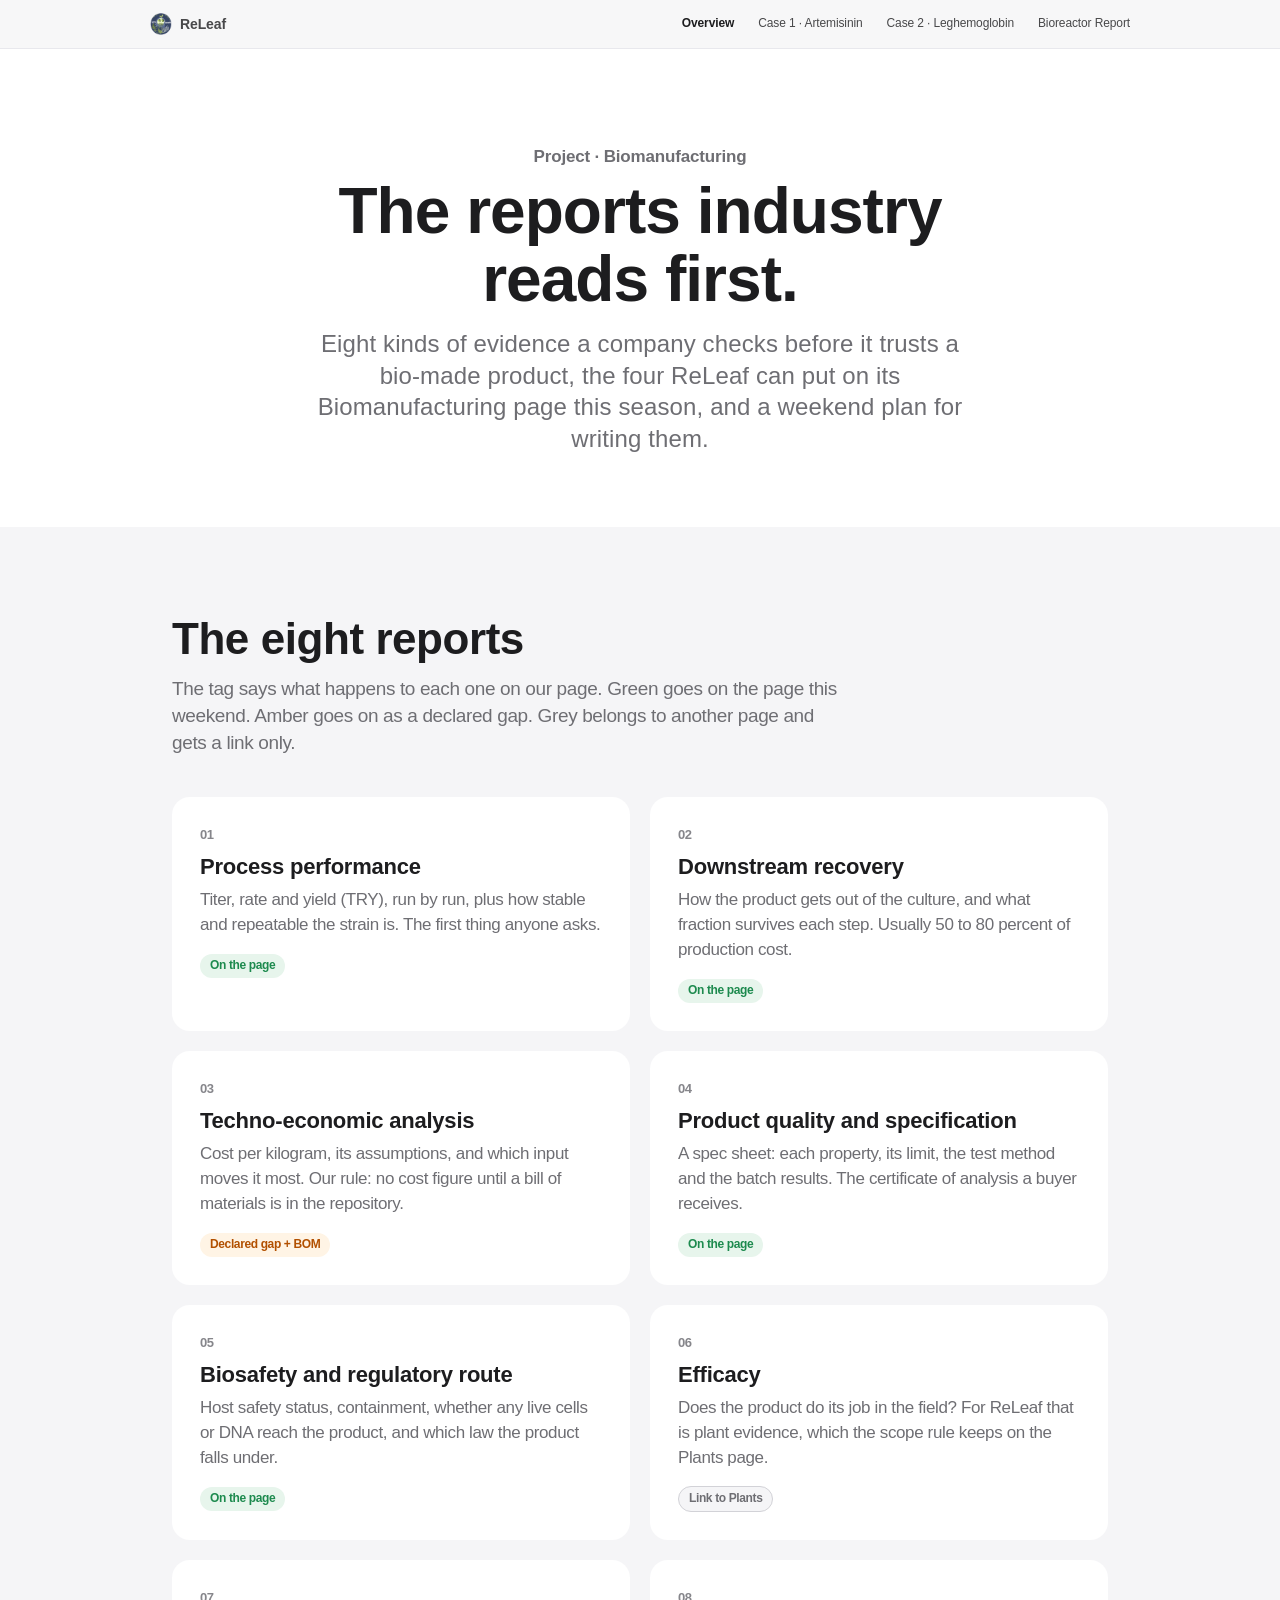
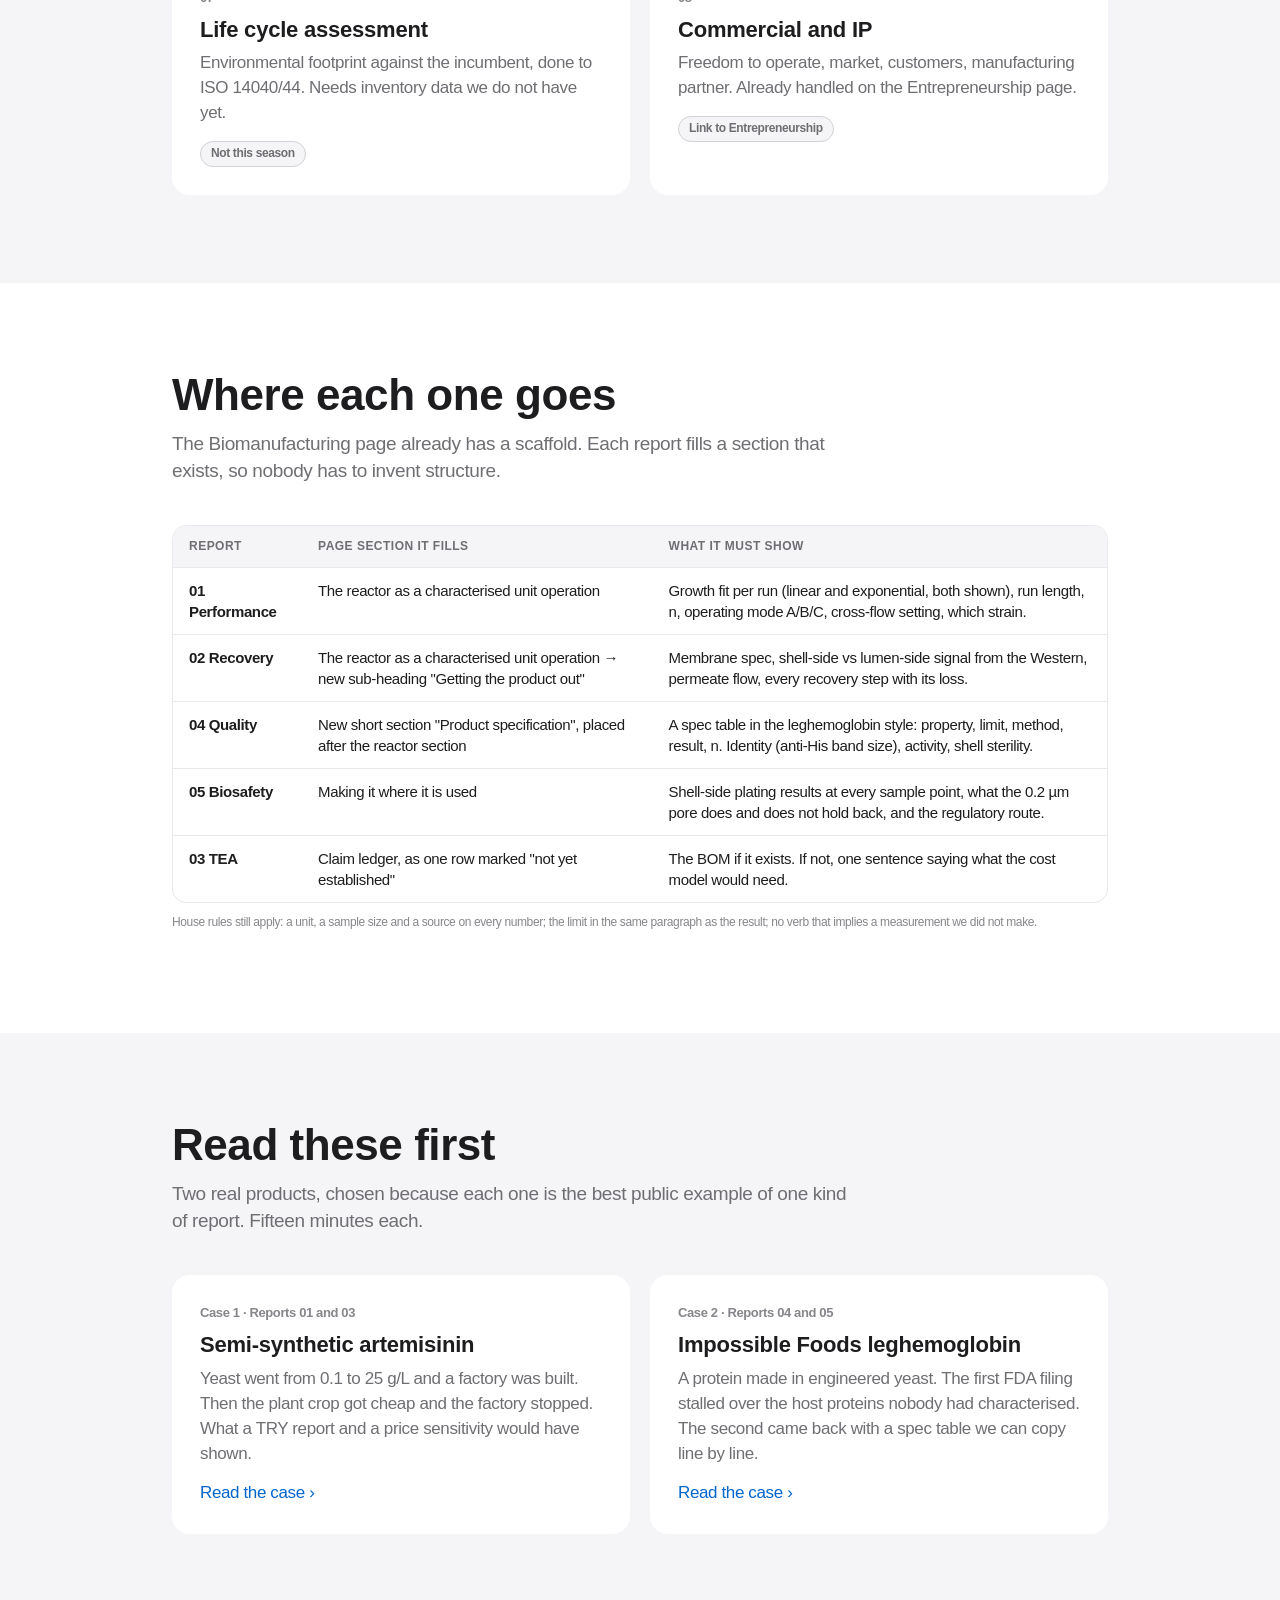
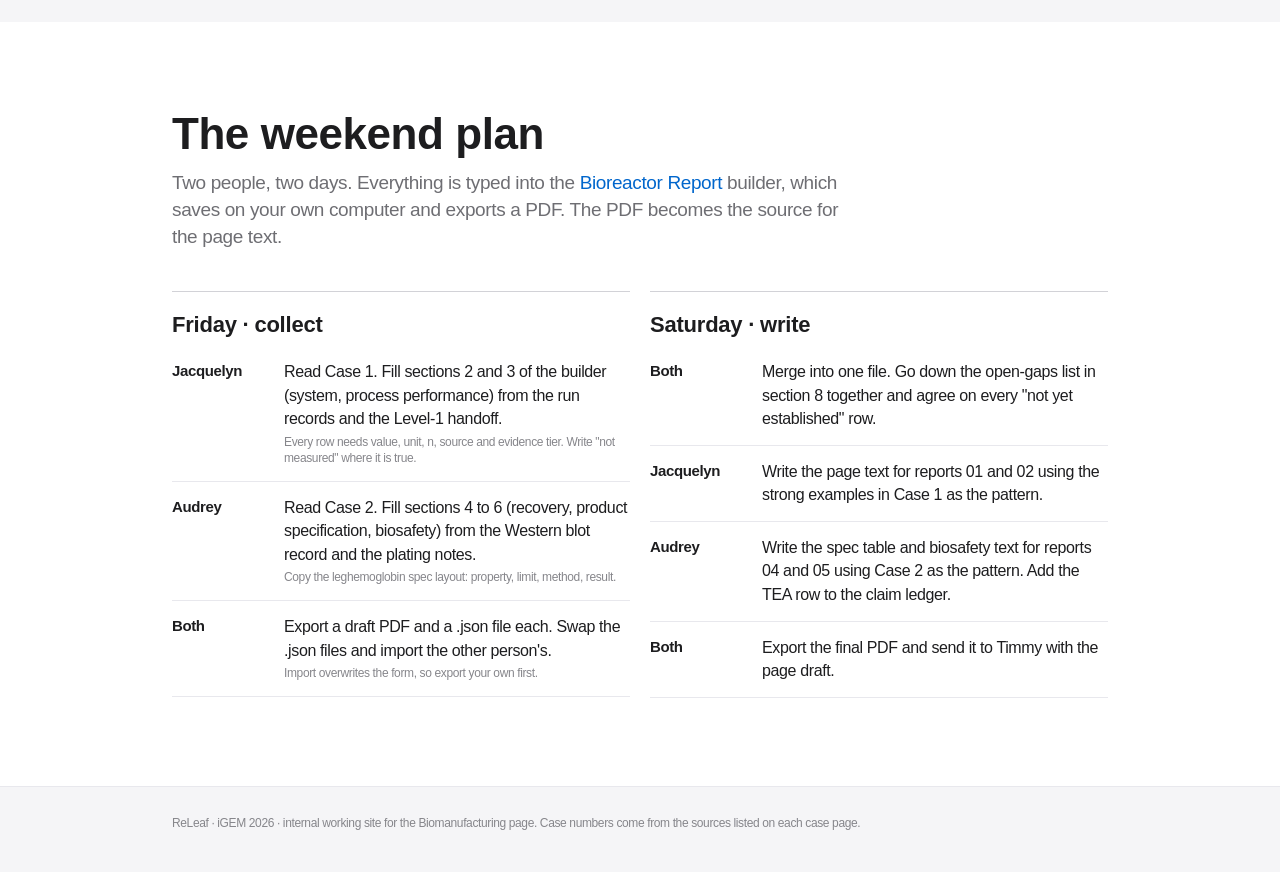
==== index.html @ 92107c77 "ReLeaf biomanufacturing reports: overview, two cases, bioreactor report builder Co-Authored-By: Clau" ====
<!doctype html>
<html lang="en">
<head>
<meta charset="utf-8">
<meta name="viewport" content="width=device-width, initial-scale=1">
<title>Biomanufacturing Reports</title>
<meta name="description" content="Which industry reports ReLeaf puts on its Biomanufacturing page, two worked cases, and a report builder for the ReLeaf Bioreactor System.">
<link rel="icon" href="assets/logo.png">
<link rel="stylesheet" href="assets/style.css">
</head>
<body>
<nav class="gnav"><div class="gnav-in">
  <a class="brand" href="index.html"><img src="assets/logo.png" alt=""><span>ReLeaf</span></a>
  <div class="gnav-links">
    <a href="index.html" aria-current="page">Overview</a>
    <a href="case-artemisinin.html">Case 1 · Artemisinin</a>
    <a href="case-leghemoglobin.html">Case 2 · Leghemoglobin</a>
    <a href="template.html">Bioreactor Report</a>
  </div>
</div></nav>

<header class="hero"><div class="wrap">
  <p class="eyebrow">Project · Biomanufacturing</p>
  <h1>The reports industry<br>reads first.</h1>
  <p class="lede">Eight kinds of evidence a company checks before it trusts a bio-made product, the four ReLeaf can put on its Biomanufacturing page this season, and a weekend plan for writing them.</p>
</div></header>

<section class="alt"><div class="wrap">
  <h2>The eight reports</h2>
  <p class="sub">The tag says what happens to each one on our page. Green goes on the page this weekend. Amber goes on as a declared gap. Grey belongs to another page and gets a link only.</p>
  <div class="grid g2">
    <div class="card"><span class="num">01</span><h3>Process performance</h3>
      <p class="muted">Titer, rate and yield (TRY), run by run, plus how stable and repeatable the strain is. The first thing anyone asks.</p>
      <span class="tag go">On the page</span></div>
    <div class="card"><span class="num">02</span><h3>Downstream recovery</h3>
      <p class="muted">How the product gets out of the culture, and what fraction survives each step. Usually 50 to 80 percent of production cost.</p>
      <span class="tag go">On the page</span></div>
    <div class="card"><span class="num">03</span><h3>Techno-economic analysis</h3>
      <p class="muted">Cost per kilogram, its assumptions, and which input moves it most. Our rule: no cost figure until a bill of materials is in the repository.</p>
      <span class="tag later">Declared gap + BOM</span></div>
    <div class="card"><span class="num">04</span><h3>Product quality and specification</h3>
      <p class="muted">A spec sheet: each property, its limit, the test method and the batch results. The certificate of analysis a buyer receives.</p>
      <span class="tag go">On the page</span></div>
    <div class="card"><span class="num">05</span><h3>Biosafety and regulatory route</h3>
      <p class="muted">Host safety status, containment, whether any live cells or DNA reach the product, and which law the product falls under.</p>
      <span class="tag go">On the page</span></div>
    <div class="card"><span class="num">06</span><h3>Efficacy</h3>
      <p class="muted">Does the product do its job in the field? For ReLeaf that is plant evidence, which the scope rule keeps on the Plants page.</p>
      <span class="tag skip">Link to Plants</span></div>
    <div class="card"><span class="num">07</span><h3>Life cycle assessment</h3>
      <p class="muted">Environmental footprint against the incumbent, done to ISO 14040/44. Needs inventory data we do not have yet.</p>
      <span class="tag skip">Not this season</span></div>
    <div class="card"><span class="num">08</span><h3>Commercial and IP</h3>
      <p class="muted">Freedom to operate, market, customers, manufacturing partner. Already handled on the Entrepreneurship page.</p>
      <span class="tag skip">Link to Entrepreneurship</span></div>
  </div>
</div></section>

<section><div class="wrap">
  <h2>Where each one goes</h2>
  <p class="sub">The Biomanufacturing page already has a scaffold. Each report fills a section that exists, so nobody has to invent structure.</p>
  <div class="tbl-wrap"><table>
    <thead><tr><th>Report</th><th>Page section it fills</th><th>What it must show</th></tr></thead>
    <tbody>
      <tr><td><b>01 Performance</b></td><td>The reactor as a characterised unit operation</td><td>Growth fit per run (linear and exponential, both shown), run length, n, operating mode A/B/C, cross-flow setting, which strain.</td></tr>
      <tr><td><b>02 Recovery</b></td><td>The reactor as a characterised unit operation → new sub-heading "Getting the product out"</td><td>Membrane spec, shell-side vs lumen-side signal from the Western, permeate flow, every recovery step with its loss.</td></tr>
      <tr><td><b>04 Quality</b></td><td>New short section "Product specification", placed after the reactor section</td><td>A spec table in the leghemoglobin style: property, limit, method, result, n. Identity (anti-His band size), activity, shell sterility.</td></tr>
      <tr><td><b>05 Biosafety</b></td><td>Making it where it is used</td><td>Shell-side plating results at every sample point, what the 0.2 µm pore does and does not hold back, and the regulatory route.</td></tr>
      <tr><td><b>03 TEA</b></td><td>Claim ledger, as one row marked "not yet established"</td><td>The BOM if it exists. If not, one sentence saying what the cost model would need.</td></tr>
    </tbody>
  </table></div>
  <p class="tiny" style="margin-top:12px">House rules still apply: a unit, a sample size and a source on every number; the limit in the same paragraph as the result; no verb that implies a measurement we did not make.</p>
</div></section>

<section class="alt"><div class="wrap">
  <h2>Read these first</h2>
  <p class="sub">Two real products, chosen because each one is the best public example of one kind of report. Fifteen minutes each.</p>
  <div class="grid g2">
    <a class="card link" href="case-artemisinin.html">
      <span class="num">Case 1 · Reports 01 and 03</span>
      <h3>Semi-synthetic artemisinin</h3>
      <p class="muted">Yeast went from 0.1 to 25 g/L and a factory was built. Then the plant crop got cheap and the factory stopped. What a TRY report and a price sensitivity would have shown.</p>
      <span class="more">Read the case</span></a>
    <a class="card link" href="case-leghemoglobin.html">
      <span class="num">Case 2 · Reports 04 and 05</span>
      <h3>Impossible Foods leghemoglobin</h3>
      <p class="muted">A protein made in engineered yeast. The first FDA filing stalled over the host proteins nobody had characterised. The second came back with a spec table we can copy line by line.</p>
      <span class="more">Read the case</span></a>
  </div>
</div></section>

<section><div class="wrap">
  <h2>The weekend plan</h2>
  <p class="sub">Two people, two days. Everything is typed into the <a href="template.html">Bioreactor Report</a> builder, which saves on your own computer and exports a PDF. The PDF becomes the source for the page text.</p>

  <div class="grid g2">
    <div class="plan-day">
      <h3>Friday · collect</h3>
      <div class="task"><div class="who">Jacquelyn</div><div class="what">Read Case 1. Fill sections 2 and 3 of the builder (system, process performance) from the run records and the Level-1 handoff.<span class="tiny">Every row needs value, unit, n, source and evidence tier. Write "not measured" where it is true.</span></div></div>
      <div class="task"><div class="who">Audrey</div><div class="what">Read Case 2. Fill sections 4 to 6 (recovery, product specification, biosafety) from the Western blot record and the plating notes.<span class="tiny">Copy the leghemoglobin spec layout: property, limit, method, result.</span></div></div>
      <div class="task"><div class="who">Both</div><div class="what">Export a draft PDF and a .json file each. Swap the .json files and import the other person's.<span class="tiny">Import overwrites the form, so export your own first.</span></div></div>
    </div>
    <div class="plan-day">
      <h3>Saturday · write</h3>
      <div class="task"><div class="who">Both</div><div class="what">Merge into one file. Go down the open-gaps list in section 8 together and agree on every "not yet established" row.</div></div>
      <div class="task"><div class="who">Jacquelyn</div><div class="what">Write the page text for reports 01 and 02 using the strong examples in Case 1 as the pattern.</div></div>
      <div class="task"><div class="who">Audrey</div><div class="what">Write the spec table and biosafety text for reports 04 and 05 using Case 2 as the pattern. Add the TEA row to the claim ledger.</div></div>
      <div class="task"><div class="who">Both</div><div class="what">Export the final PDF and send it to Timmy with the page draft.</div></div>
    </div>
  </div>
</div></section>

<footer><div class="wrap">
  ReLeaf · iGEM 2026 · internal working site for the Biomanufacturing page. Case numbers come from the sources listed on each case page.
</div></footer>
</body>
</html>
---- assets/style.css ----
:root {
  --text: #1d1d1f;
  --text-2: #6e6e73;
  --text-3: #86868b;
  --bg: #ffffff;
  --bg-alt: #f5f5f7;
  --card: #ffffff;
  --line: #d2d2d7;
  --line-soft: #e8e8ed;
  --link: #0066cc;
  --accent: #0071e3;
  --green: #1d8a4e;
  --green-soft: #e7f5ec;
  --amber: #b25000;
  --amber-soft: #fff4e5;
  --red: #c4231c;
  --radius: 18px;
  --font: -apple-system, BlinkMacSystemFont, "SF Pro Text", "SF Pro Display", "Helvetica Neue", Helvetica, Arial, sans-serif;
}
@media (prefers-color-scheme: dark) {
  :root:not([data-theme="light"]) {
    --text: #f5f5f7; --text-2: #a1a1a6; --text-3: #86868b;
    --bg: #000000; --bg-alt: #161617; --card: #1d1d1f;
    --line: #424245; --line-soft: #2d2d30;
    --link: #2997ff; --accent: #0a84ff;
    --green: #30d158; --green-soft: #0f2a19; --amber: #ff9f0a; --amber-soft: #2e2108; --red: #ff453a;
  }
}

* { box-sizing: border-box; }
html { -webkit-text-size-adjust: 100%; }
body {
  margin: 0; background: var(--bg); color: var(--text);
  font-family: var(--font); font-size: 17px; line-height: 1.47;
  letter-spacing: -0.022em; -webkit-font-smoothing: antialiased;
}
a { color: var(--link); text-decoration: none; }
a:hover { text-decoration: underline; }
img { max-width: 100%; }

/* Global nav */
.gnav {
  position: sticky; top: 0; z-index: 50;
  background: color-mix(in srgb, var(--bg-alt) 80%, transparent);
  backdrop-filter: saturate(180%) blur(20px); -webkit-backdrop-filter: saturate(180%) blur(20px);
  border-bottom: 1px solid var(--line-soft);
}
.gnav-in { max-width: 1024px; margin: 0 auto; padding: 0 22px; height: 48px; display: flex; align-items: center; gap: 28px; font-size: 12px; letter-spacing: -0.01em; }
.gnav-in .brand { display: flex; align-items: center; gap: 8px; color: var(--text); font-weight: 600; font-size: 14px; }
.gnav-in .brand img { width: 22px; height: 22px; border-radius: 6px; }
.gnav-in a { color: var(--text); opacity: .8; }
.gnav-in a:hover { opacity: 1; text-decoration: none; }
.gnav-in a[aria-current="page"] { opacity: 1; font-weight: 600; }
.gnav-links { display: flex; gap: 24px; margin-left: auto; overflow-x: auto; scrollbar-width: none; }
.gnav-links::-webkit-scrollbar { display: none; }
@media (max-width: 640px) { .gnav-in { gap: 14px; padding: 0 16px; } .gnav-links { gap: 16px; } .gnav-in .brand span { display: none; } }

/* Layout */
.wrap { max-width: 980px; margin: 0 auto; padding: 0 22px; }
.narrow { max-width: 720px; margin: 0 auto; padding: 0 22px; }
@media (max-width: 640px) { .wrap, .narrow { padding: 0 16px; } }
section { padding: 88px 0; }
section.alt { background: var(--bg-alt); }
@media (max-width: 640px) { section { padding: 56px 0; } }

/* Hero */
.hero { text-align: center; padding: 96px 0 72px; }
.eyebrow { font-size: 17px; font-weight: 600; color: var(--text-2); margin: 0 0 8px; letter-spacing: -0.01em; }
h1 { font-size: clamp(40px, 7vw, 64px); line-height: 1.06; letter-spacing: -0.015em; font-weight: 700; margin: 0 0 14px; }
.lede { font-size: clamp(19px, 2.4vw, 24px); line-height: 1.33; color: var(--text-2); max-width: 680px; margin: 0 auto; letter-spacing: 0.005em; }
h2 { font-size: clamp(30px, 4.5vw, 44px); line-height: 1.1; letter-spacing: -0.01em; font-weight: 700; margin: 0 0 12px; }
h3 { font-size: 22px; line-height: 1.2; font-weight: 600; margin: 0 0 8px; letter-spacing: -0.01em; }
h4 { font-size: 17px; font-weight: 600; margin: 0 0 4px; }
p { margin: 0 0 14px; }
.sub { color: var(--text-2); font-size: 19px; line-height: 1.42; max-width: 680px; margin-bottom: 40px; }
.center { text-align: center; } .center .sub { margin-left: auto; margin-right: auto; }
.muted { color: var(--text-2); }
.small { font-size: 14px; line-height: 1.43; }
.tiny { font-size: 12px; line-height: 1.33; color: var(--text-3); }

/* Cards */
.grid { display: grid; gap: 20px; }
.g2 { grid-template-columns: repeat(2, minmax(0, 1fr)); }
.g3 { grid-template-columns: repeat(3, minmax(0, 1fr)); }
.g4 { grid-template-columns: repeat(4, minmax(0, 1fr)); }
@media (max-width: 860px) { .g3, .g4 { grid-template-columns: repeat(2, minmax(0, 1fr)); } }
@media (max-width: 600px) { .g2, .g3, .g4 { grid-template-columns: 1fr; } }
.card { background: var(--card); border-radius: var(--radius); padding: 28px; }
section:not(.alt) .card { background: var(--bg-alt); }
.card .num { font-size: 13px; font-weight: 600; color: var(--text-3); margin-bottom: 10px; display: block; }
.card p:last-child { margin-bottom: 0; }
.card.link { display: block; color: var(--text); transition: transform .3s cubic-bezier(.2,.8,.2,1); }
.card.link:hover { text-decoration: none; transform: scale(1.012); }
.more { color: var(--link); font-size: 17px; }
.more::after { content: " ›"; }

.tag { display: inline-block; font-size: 12px; font-weight: 600; padding: 3px 10px; border-radius: 980px; margin-right: 6px; }
.tag.go { background: var(--green-soft); color: var(--green); }
.tag.later { background: var(--amber-soft); color: var(--amber); }
.tag.skip { background: var(--bg-alt); color: var(--text-2); border: 1px solid var(--line); }

/* Big stat */
.stat { font-size: clamp(40px, 6vw, 56px); font-weight: 700; letter-spacing: -0.02em; line-height: 1; margin-bottom: 8px; }
.stat small { font-size: .45em; font-weight: 600; color: var(--text-2); }

/* Tables */
.tbl-wrap { overflow-x: auto; border-radius: 14px; border: 1px solid var(--line-soft); background: var(--card); }
table { width: 100%; border-collapse: collapse; font-size: 15px; line-height: 1.4; }
th, td { text-align: left; padding: 12px 16px; border-bottom: 1px solid var(--line-soft); vertical-align: top; }
th { font-size: 12px; font-weight: 600; color: var(--text-2); text-transform: uppercase; letter-spacing: .04em; background: var(--bg-alt); }
tr:last-child td { border-bottom: 0; }
td.n { font-variant-numeric: tabular-nums; white-space: nowrap; }

/* Writing example blocks */
.example { border-radius: 14px; padding: 20px 22px; margin: 0 0 16px; font-size: 16px; line-height: 1.5; }
.example .lbl { display: block; font-size: 12px; font-weight: 600; text-transform: uppercase; letter-spacing: .05em; margin-bottom: 8px; }
.example.weak { background: var(--bg-alt); color: var(--text-2); }
.example.weak .lbl { color: var(--red); }
.example.strong { background: var(--green-soft); }
.example.strong .lbl { color: var(--green); }
section.alt .example.weak { background: var(--card); }

/* Timeline */
.tl { list-style: none; padding: 0; margin: 0; border-left: 2px solid var(--line); }
.tl li { position: relative; padding: 0 0 22px 24px; }
.tl li::before { content: ""; position: absolute; left: -7px; top: 6px; width: 12px; height: 12px; border-radius: 50%; background: var(--bg); border: 2px solid var(--accent); }
.tl .yr { font-weight: 600; font-variant-numeric: tabular-nums; }

/* Price bars */
.bars { display: grid; gap: 10px; }
.bar { display: grid; grid-template-columns: 120px 1fr 72px; align-items: center; gap: 12px; font-size: 14px; }
.bar .track { height: 26px; background: var(--bg-alt); border-radius: 6px; position: relative; overflow: visible; }
section.alt .bar .track { background: var(--card); }
.bar .fill { height: 100%; border-radius: 6px; background: var(--text-3); }
.bar .fill.hi { background: var(--green); }
.bar .fill.lo { background: var(--red); }
.bar .v { font-variant-numeric: tabular-nums; font-weight: 600; text-align: right; }
.be-line { position: absolute; top: -6px; bottom: -6px; width: 2px; background: var(--accent); }
@media (max-width: 600px) { .bar { grid-template-columns: 84px 1fr 60px; font-size: 13px; } }

/* Checklist / plan */
.plan-day { border-top: 1px solid var(--line); padding-top: 20px; }
.task { display: grid; grid-template-columns: 96px 1fr; gap: 16px; padding: 14px 0; border-bottom: 1px solid var(--line-soft); }
.task .who { font-weight: 600; font-size: 15px; }
.task .what { font-size: 16px; }
.task .what .tiny { display: block; margin-top: 4px; }
@media (max-width: 600px) { .task { grid-template-columns: 1fr; gap: 4px; } }

.refs { font-size: 13px; line-height: 1.5; color: var(--text-2); padding-left: 18px; }
.refs li { margin-bottom: 6px; word-break: break-word; }

footer { border-top: 1px solid var(--line-soft); background: var(--bg-alt); padding: 28px 0 40px; font-size: 12px; color: var(--text-3); }

/* Buttons */
.btn { appearance: none; border: 0; cursor: pointer; font: inherit; font-size: 17px; padding: 11px 22px; border-radius: 980px; background: var(--accent); color: #fff; letter-spacing: -0.01em; }
.btn:hover { filter: brightness(1.08); text-decoration: none; }
.btn.secondary { background: transparent; color: var(--link); border: 1px solid var(--link); }
.btn.ghost { background: transparent; color: var(--link); padding: 11px 10px; }
.btn:focus-visible, input:focus-visible, select:focus-visible, textarea:focus-visible { outline: 3px solid color-mix(in srgb, var(--accent) 45%, transparent); outline-offset: 2px; }
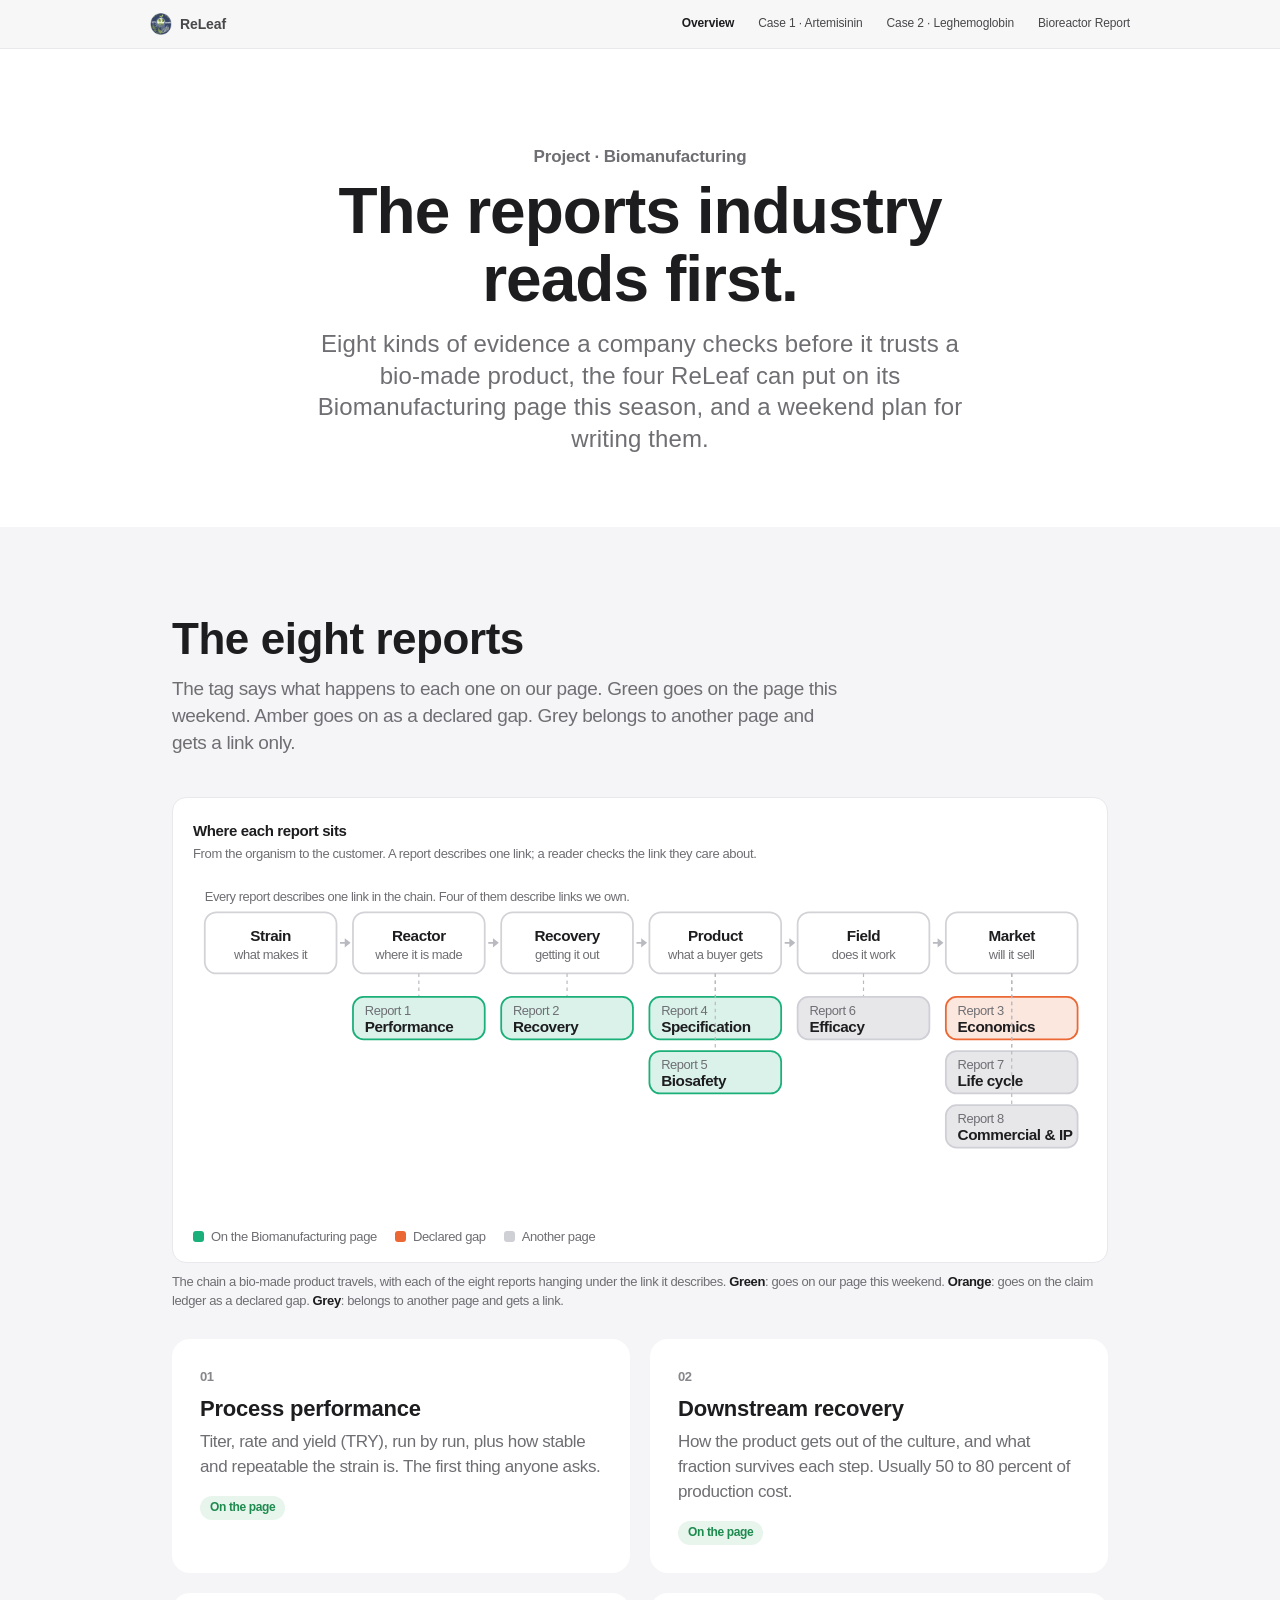
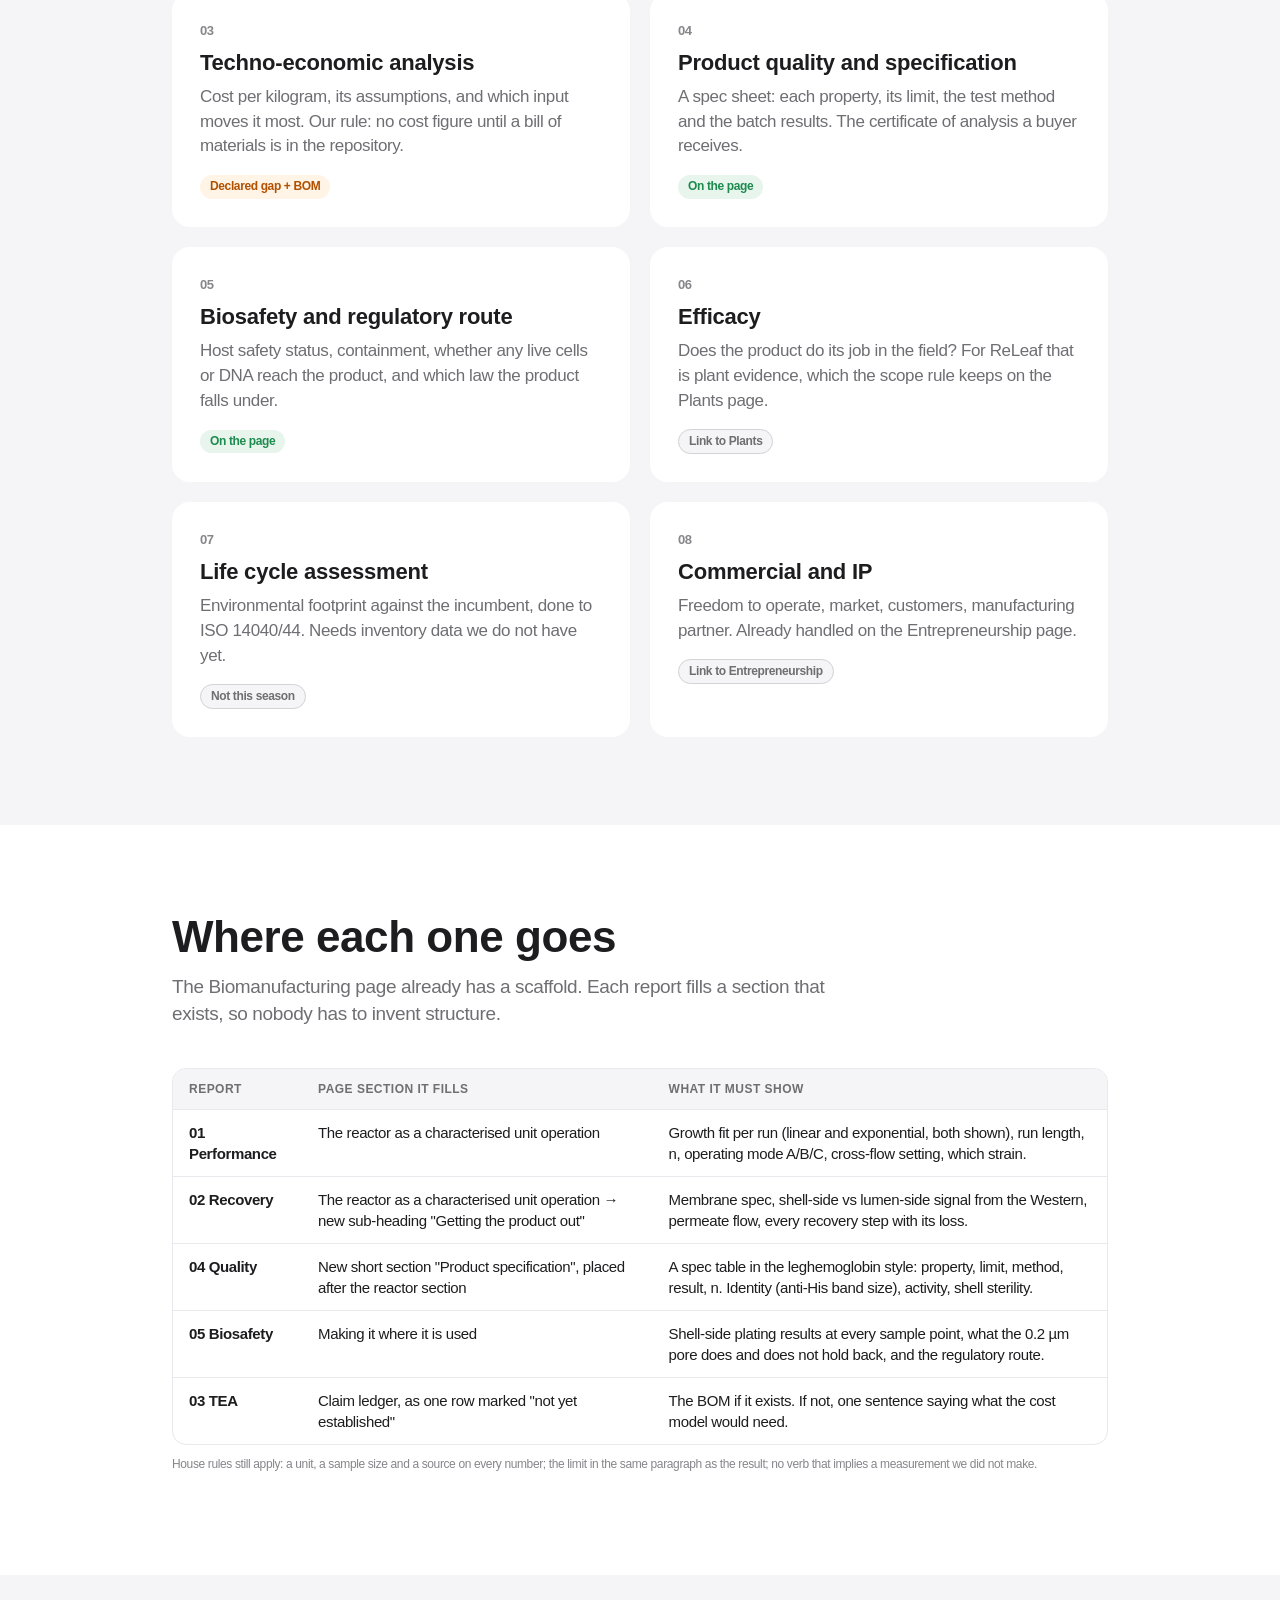
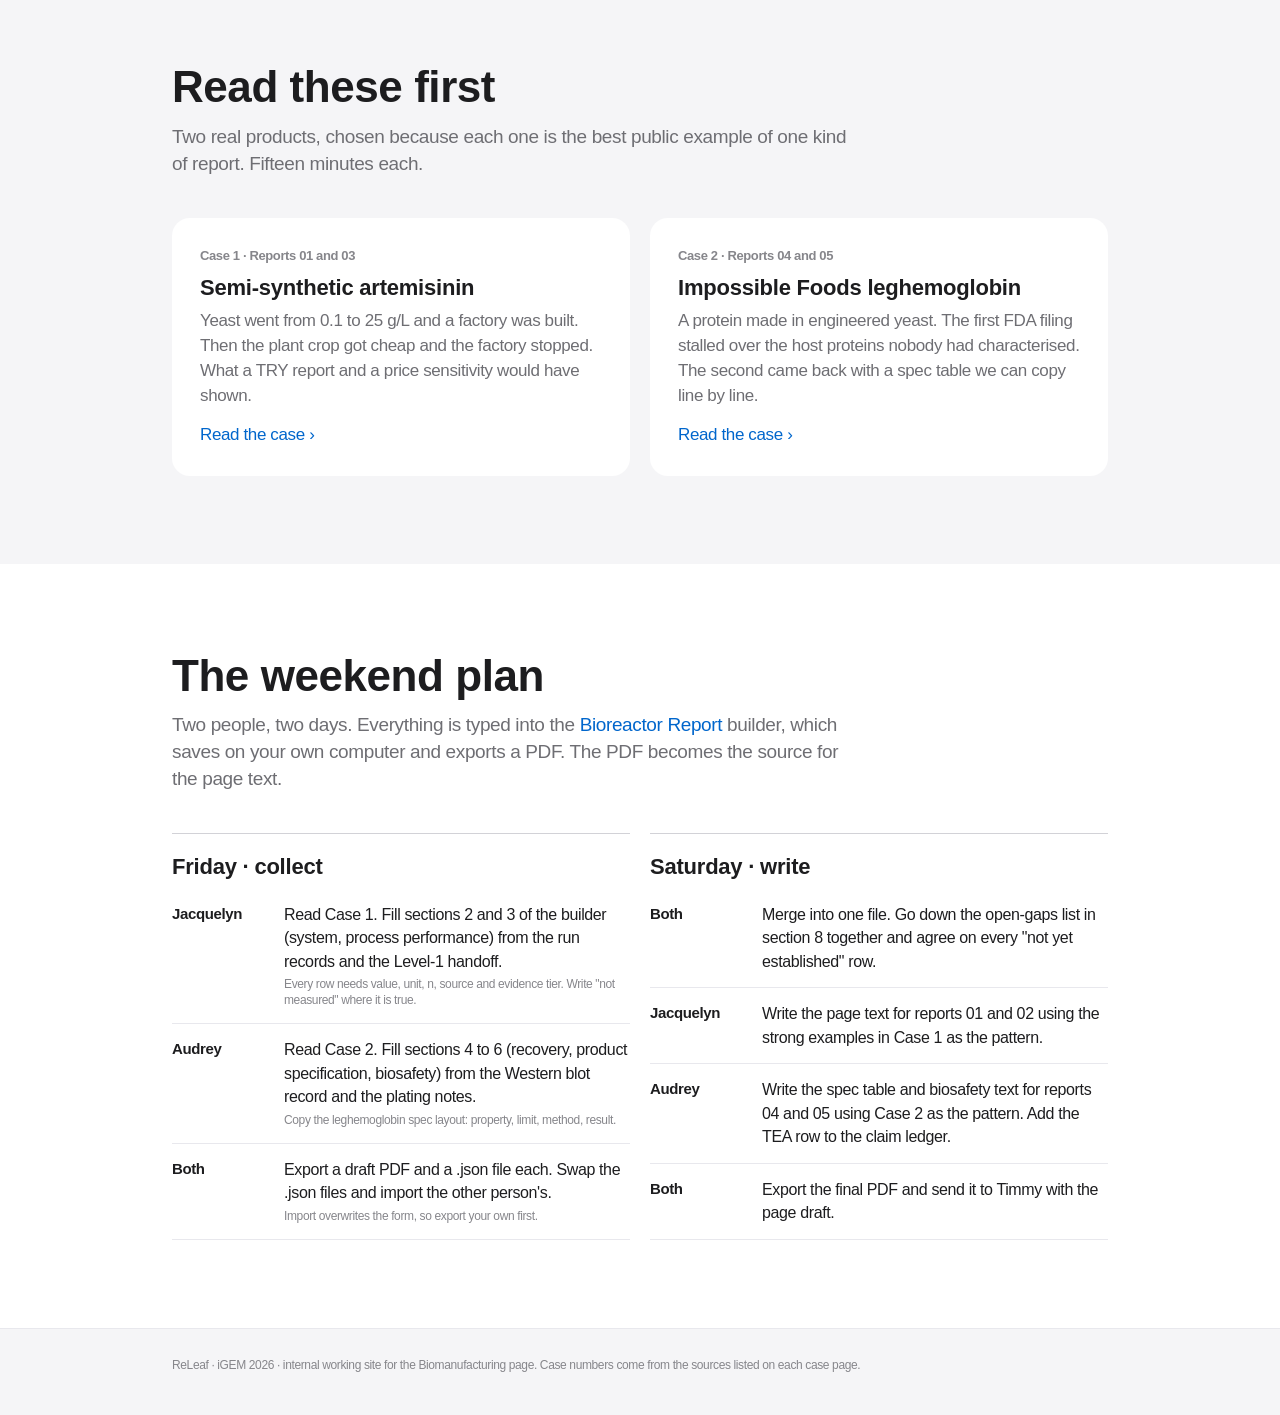
==== commit 9f3b3d43: "Add eight figures: titer trajectory, yield cascade, price vs break-even, process flow, lot purity, s" ====
--- a/index.html
+++ b/index.html
@@ -7,6 +7,7 @@
 <meta name="description" content="Which industry reports ReLeaf puts on its Biomanufacturing page, two worked cases, and a report builder for the ReLeaf Bioreactor System.">
 <link rel="icon" href="assets/logo.png">
 <link rel="stylesheet" href="assets/style.css">
+<link rel="stylesheet" href="assets/viz.css">
 </head>
 <body>
 <nav class="gnav"><div class="gnav-in">
@@ -28,6 +29,78 @@
 <section class="alt"><div class="wrap">
   <h2>The eight reports</h2>
   <p class="sub">The tag says what happens to each one on our page. Green goes on the page this weekend. Amber goes on as a declared gap. Grey belongs to another page and gets a link only.</p>
+  <figure class="fig viz">
+<div class="frame">
+<p class="fig-title">Where each report sits</p>
+<p class="fig-sub">From the organism to the customer. A report describes one link; a reader checks the link they care about.</p>
+<svg class="chart" viewBox="0 0 760 286" role="img" aria-labelledby="f7t">
+<title id="f7t">The eight reports mapped onto the chain from strain to market, showing which four go on the Biomanufacturing page.</title>
+<rect class="box" x="10" y="30" width="112" height="52" rx="10"/>
+<text class="box-t" x="66.0" y="54" text-anchor="middle">Strain</text>
+<text class="box-s" x="66.0" y="70" text-anchor="middle">what makes it</text>
+<path class="flow" d="M125 56 L130 56"/>
+<path d="M129 52 l5 4 -5 4z" fill="var(--axis)"/>
+<rect class="box" x="136" y="30" width="112" height="52" rx="10"/>
+<text class="box-t" x="192.0" y="54" text-anchor="middle">Reactor</text>
+<text class="box-s" x="192.0" y="70" text-anchor="middle">where it is made</text>
+<path class="flow" d="M251 56 L256 56"/>
+<path d="M255 52 l5 4 -5 4z" fill="var(--axis)"/>
+<rect class="box" x="262" y="30" width="112" height="52" rx="10"/>
+<text class="box-t" x="318.0" y="54" text-anchor="middle">Recovery</text>
+<text class="box-s" x="318.0" y="70" text-anchor="middle">getting it out</text>
+<path class="flow" d="M377 56 L382 56"/>
+<path d="M381 52 l5 4 -5 4z" fill="var(--axis)"/>
+<rect class="box" x="388" y="30" width="112" height="52" rx="10"/>
+<text class="box-t" x="444.0" y="54" text-anchor="middle">Product</text>
+<text class="box-s" x="444.0" y="70" text-anchor="middle">what a buyer gets</text>
+<path class="flow" d="M503 56 L508 56"/>
+<path d="M507 52 l5 4 -5 4z" fill="var(--axis)"/>
+<rect class="box" x="514" y="30" width="112" height="52" rx="10"/>
+<text class="box-t" x="570.0" y="54" text-anchor="middle">Field</text>
+<text class="box-s" x="570.0" y="70" text-anchor="middle">does it work</text>
+<path class="flow" d="M629 56 L634 56"/>
+<path d="M633 52 l5 4 -5 4z" fill="var(--axis)"/>
+<rect class="box" x="640" y="30" width="112" height="52" rx="10"/>
+<text class="box-t" x="696.0" y="54" text-anchor="middle">Market</text>
+<text class="box-s" x="696.0" y="70" text-anchor="middle">will it sell</text>
+<path class="note-l" d="M192.0 82 L192.0 102"/>
+<rect x="136" y="102" width="112" height="36" rx="9" fill="var(--s3)" fill-opacity="0.16" stroke="var(--s3)" stroke-width="1.5" tabindex="0" data-tip="<b>Report 1 · Performance</b><br>Goes on the Biomanufacturing page this weekend."/>
+<text class="box-s" x="146" y="117" fill="var(--text-2)">Report 1</text>
+<text class="box-t" x="146" y="132">Performance</text>
+<path class="note-l" d="M318.0 82 L318.0 102"/>
+<rect x="262" y="102" width="112" height="36" rx="9" fill="var(--s3)" fill-opacity="0.16" stroke="var(--s3)" stroke-width="1.5" tabindex="0" data-tip="<b>Report 2 · Recovery</b><br>Goes on the Biomanufacturing page this weekend."/>
+<text class="box-s" x="272" y="117" fill="var(--text-2)">Report 2</text>
+<text class="box-t" x="272" y="132">Recovery</text>
+<path class="note-l" d="M444.0 82 L444.0 102"/>
+<rect x="388" y="102" width="112" height="36" rx="9" fill="var(--s3)" fill-opacity="0.16" stroke="var(--s3)" stroke-width="1.5" tabindex="0" data-tip="<b>Report 4 · Specification</b><br>Goes on the Biomanufacturing page this weekend."/>
+<text class="box-s" x="398" y="117" fill="var(--text-2)">Report 4</text>
+<text class="box-t" x="398" y="132">Specification</text>
+<path class="note-l" d="M444.0 82 L444.0 148"/>
+<rect x="388" y="148" width="112" height="36" rx="9" fill="var(--s3)" fill-opacity="0.16" stroke="var(--s3)" stroke-width="1.5" tabindex="0" data-tip="<b>Report 5 · Biosafety</b><br>Goes on the Biomanufacturing page this weekend."/>
+<text class="box-s" x="398" y="163" fill="var(--text-2)">Report 5</text>
+<text class="box-t" x="398" y="178">Biosafety</text>
+<path class="note-l" d="M570.0 82 L570.0 102"/>
+<rect x="514" y="102" width="112" height="36" rx="9" fill="var(--neutral)" fill-opacity="0.5" stroke="var(--neutral)" stroke-width="1.5" tabindex="0" data-tip="<b>Report 6 · Efficacy</b><br>Belongs to another page; link to it."/>
+<text class="box-s" x="524" y="117" fill="var(--text-2)">Report 6</text>
+<text class="box-t" x="524" y="132">Efficacy</text>
+<path class="note-l" d="M696.0 82 L696.0 102"/>
+<rect x="640" y="102" width="112" height="36" rx="9" fill="var(--s2)" fill-opacity="0.16" stroke="var(--s2)" stroke-width="1.5" tabindex="0" data-tip="<b>Report 3 · Economics</b><br>Goes on the claim ledger as a declared gap."/>
+<text class="box-s" x="650" y="117" fill="var(--text-2)">Report 3</text>
+<text class="box-t" x="650" y="132">Economics</text>
+<path class="note-l" d="M696.0 82 L696.0 148"/>
+<rect x="640" y="148" width="112" height="36" rx="9" fill="var(--neutral)" fill-opacity="0.5" stroke="var(--neutral)" stroke-width="1.5" tabindex="0" data-tip="<b>Report 7 · Life cycle</b><br>Belongs to another page; link to it."/>
+<text class="box-s" x="650" y="163" fill="var(--text-2)">Report 7</text>
+<text class="box-t" x="650" y="178">Life cycle</text>
+<path class="note-l" d="M696.0 82 L696.0 194"/>
+<rect x="640" y="194" width="112" height="36" rx="9" fill="var(--neutral)" fill-opacity="0.5" stroke="var(--neutral)" stroke-width="1.5" tabindex="0" data-tip="<b>Report 8 · Commercial & IP</b><br>Belongs to another page; link to it."/>
+<text class="box-s" x="650" y="209" fill="var(--text-2)">Report 8</text>
+<text class="box-t" x="650" y="224">Commercial & IP</text>
+<text class="lbl-s" x="10" y="20">Every report describes one link in the chain. Four of them describe links we own.</text>
+</svg>
+<p class="legend"><span><i style="background:var(--s3)"></i>On the Biomanufacturing page</span><span><i style="background:var(--s2)"></i>Declared gap</span><span><i style="background:var(--neutral)"></i>Another page</span></p>
+</div>
+<figcaption>The chain a bio-made product travels, with each of the eight reports hanging under the link it describes. <b>Green</b>: goes on our page this weekend. <b>Orange</b>: goes on the claim ledger as a declared gap. <b>Grey</b>: belongs to another page and gets a link.</figcaption>
+</figure>
   <div class="grid g2">
     <div class="card"><span class="num">01</span><h3>Process performance</h3>
       <p class="muted">Titer, rate and yield (TRY), run by run, plus how stable and repeatable the strain is. The first thing anyone asks.</p>
@@ -113,5 +186,6 @@
 <footer><div class="wrap">
   ReLeaf · iGEM 2026 · internal working site for the Biomanufacturing page. Case numbers come from the sources listed on each case page.
 </div></footer>
+<script src="assets/viz.js"></script>
 </body>
 </html>
--- a/assets/viz.css
+++ b/assets/viz.css
@@ -0,0 +1,81 @@
+/* Chart + diagram tokens. Series colours are the validated 3-slot set,
+   stepped separately for the dark surface. */
+.viz {
+  --s1: #2a78d6;      /* slot 1 blue */
+  --s2: #eb6834;      /* slot 2 orange */
+  --s3: #1baf7a;      /* slot 3 aqua */
+  --pos: #2a78d6;     /* diverging, favourable arm */
+  --neg: #e34948;     /* diverging, unfavourable arm */
+  --neutral: #cfcfd6; /* the "rest of it" fill */
+  --grid: #e3e3e8;
+  --axis: #b9b9c0;
+}
+@media (prefers-color-scheme: dark) {
+  :root:not([data-theme="light"]) .viz {
+    --s1: #3987e5; --s2: #d95926; --s3: #199e70;
+    --pos: #3987e5; --neg: #e66767;
+    --neutral: #3c3c42; --grid: #2d2d33; --axis: #55555d;
+  }
+  :root:not([data-theme="light"]) svg.chart .host { fill-opacity: .85; }
+}
+
+figure.fig { margin: 0 0 28px; }
+figure.fig .frame {
+  background: var(--card); border: 1px solid var(--line-soft);
+  border-radius: 14px; padding: 22px 20px 16px;
+}
+section:not(.alt) figure.fig .frame { background: var(--bg-alt); border-color: transparent; }
+figure.fig figcaption { font-size: 13px; line-height: 1.45; color: var(--text-2); margin-top: 10px; }
+figure.fig figcaption b { color: var(--text); font-weight: 600; }
+.fig-title { font-size: 15px; font-weight: 600; margin: 0 0 2px; }
+.fig-sub { font-size: 13px; color: var(--text-2); margin: 0 0 14px; }
+
+svg.chart { width: 100%; height: auto; display: block; overflow: visible; }
+svg.chart text { font-family: var(--font); fill: var(--text-2); }
+svg.chart .lbl { font-size: 12px; }
+svg.chart .lbl-s { font-size: 11px; }
+svg.chart .val { font-size: 13px; font-weight: 600; fill: var(--text); font-variant-numeric: tabular-nums; }
+svg.chart .cat { font-size: 13px; fill: var(--text); }
+svg.chart .grid { stroke: var(--grid); stroke-width: 1; }
+svg.chart .axis { stroke: var(--axis); stroke-width: 1; }
+svg.chart .ink { fill: var(--text); }
+svg.chart [data-tip] { cursor: default; }
+svg.chart .host { fill: var(--s2); fill-opacity: .5; }
+
+/* legend */
+.legend { display: flex; flex-wrap: wrap; gap: 6px 18px; font-size: 13px; color: var(--text-2); margin: 14px 0 0; }
+.legend span { display: inline-flex; align-items: center; gap: 7px; }
+.legend i { width: 11px; height: 11px; border-radius: 3px; display: inline-block; flex: none; }
+
+/* diagram primitives */
+svg.chart .box { fill: var(--card); stroke: var(--line); stroke-width: 1.5; }
+section:not(.alt) svg.chart .box { fill: var(--bg); }
+svg.chart .box-t { font-size: 13px; font-weight: 600; fill: var(--text); }
+svg.chart .box-s { font-size: 11px; fill: var(--text-2); }
+svg.chart .flow { stroke: var(--axis); stroke-width: 1.5; fill: none; }
+svg.chart .note-l { stroke: var(--axis); stroke-width: 1; stroke-dasharray: 3 3; }
+
+/* tooltip */
+#viztip {
+  position: fixed; z-index: 90; pointer-events: none; opacity: 0;
+  transition: opacity .12s ease; max-width: 260px;
+  background: var(--text); color: var(--bg);
+  font-size: 12.5px; line-height: 1.4; padding: 7px 10px; border-radius: 9px;
+  box-shadow: 0 6px 20px rgba(0,0,0,.18);
+}
+#viztip.on { opacity: 1; }
+#viztip b { font-weight: 600; }
+
+/* data table toggle under a chart */
+.fig-table { margin-top: 12px; }
+.fig-table summary { font-size: 13px; color: var(--link); cursor: pointer; }
+.fig-table summary::marker { color: var(--text-3); }
+.fig-table table { margin-top: 10px; font-size: 13px; }
+.fig-table .tbl-wrap { border-color: var(--line-soft); }
+
+/* On a narrow screen the charts keep a readable size and the frame pans. */
+@media (max-width: 760px) {
+  figure.fig .frame { overflow-x: auto; -webkit-overflow-scrolling: touch; }
+  figure.fig svg.chart { min-width: 600px; }
+  figure.fig .legend { min-width: 600px; }
+}
